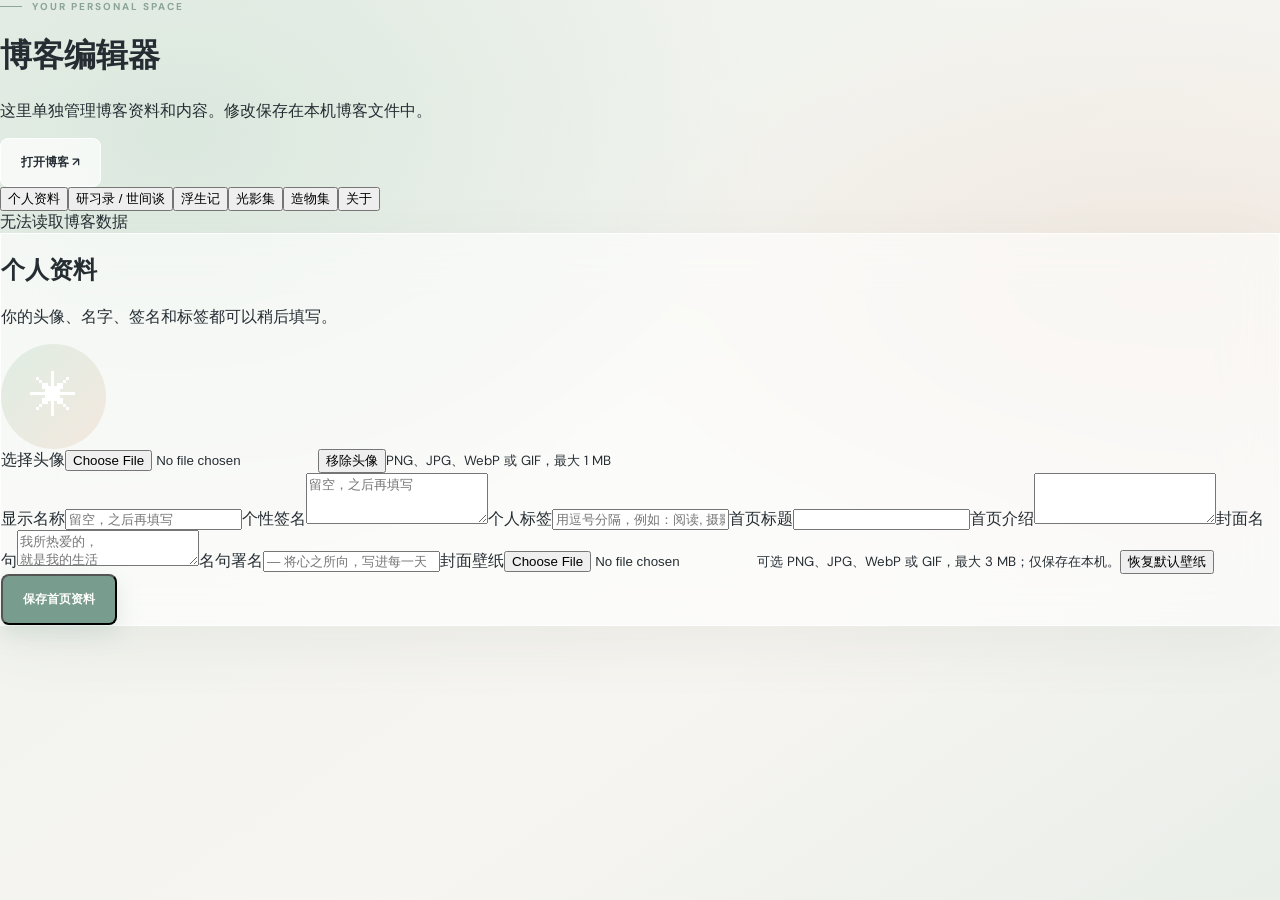
==== editor.html @ b3ae42f9 "Add project details and downloadable files" ====
<!doctype html><html lang="zh-CN"><head><meta charset="utf-8"><meta name="viewport" content="width=device-width,initial-scale=1"><title>博客编辑器</title><link rel="stylesheet" href="style.css"><link rel="stylesheet" href="editor.css"></head><body><main class="editor-shell"><header class="editor-header"><div><div class="eyebrow"><span></span> YOUR PERSONAL SPACE</div><h1>博客编辑器</h1><p>这里单独管理博客资料和内容。修改保存在本机博客文件中。</p></div><a class="button secondary" href="/" target="_blank" rel="noopener">打开博客 ↗</a></header><nav class="editor-nav" aria-label="编辑器栏目"><button data-panel="profile" class="selected">个人资料</button><button data-panel="posts">研习录 / 世间谈</button><button data-panel="moments">浮生记</button><button data-panel="albums">光影集</button><button data-panel="projects">造物集</button><button data-panel="about">关于</button></nav><div id="notice" role="status" aria-live="polite"></div><section class="editor-panel glass" id="profile"><h2>个人资料</h2><p>你的头像、名字、签名和标签都可以稍后填写。</p><form id="profile-form"><div class="avatar-edit"><div id="avatar-preview" class="profile-avatar">✳</div><div><label class="upload-button" for="avatar-file">选择头像</label><input id="avatar-file" type="file" accept="image/png,image/jpeg,image/webp,image/gif"><button type="button" id="remove-avatar" class="text-button">移除头像</button><small>PNG、JPG、WebP 或 GIF，最大 1 MB</small></div></div><label>显示名称<input name="name" maxlength="80" placeholder="留空，之后再填写"></label><label>个性签名<textarea name="signature" maxlength="300" rows="3" placeholder="留空，之后再填写"></textarea></label><label>个人标签<input name="tags" placeholder="用逗号分隔，例如：阅读, 摄影"></label><label>首页标题<input name="title" maxlength="120"></label><label>首页介绍<textarea name="description" rows="3" maxlength="500"></textarea></label><label>封面名句<textarea name="coverQuote" rows="2" maxlength="120" placeholder="我所热爱的，&#10;就是我的生活"></textarea></label><label>名句署名<input name="coverAuthor" maxlength="120" placeholder="— 将心之所向，写进每一天"></label><label>封面壁纸<input id="cover-file" type="file" accept="image/png,image/jpeg,image/webp,image/gif"><small>可选 PNG、JPG、WebP 或 GIF，最大 3 MB；仅保存在本机。</small></label><button type="button" id="remove-cover" class="text-button">恢复默认壁纸</button><button class="button primary" type="submit">保存首页资料</button></form></section><section class="editor-panel glass" id="posts" hidden><h2>文章</h2><p>新发布或修改文章会记录为一次博客贡献；未改动的重复保存不会计数。</p><form id="post-form"><label>选择文章<select name="selection"></select></label><label>所属栏目<select name="section"><option value="posts">研习录（文章）</option><option value="talk">世间谈（观点）</option></select><small>研习录记录学习与经验；世间谈用于分享话题和观点。</small></label><label>文章标识<input name="slug" placeholder="例如 my-first-post" required><small>小写字母、数字和连字符，用于文章链接；已有文章请勿修改。</small></label><label>标题<input name="title" required maxlength="150"></label><label>分类<input name="category" maxlength="40" placeholder="随笔"></label><label>标签<input name="tags" placeholder="用逗号分隔"></label><label>摘要<textarea name="excerpt" rows="2" maxlength="300"></textarea></label><label>文章封面<input id="post-cover-file" type="file" accept="image/png,image/jpeg,image/webp,image/gif"><small>选择图片后自动上传至本机，单张最大 10 MB。</small></label><div id="post-cover-preview" class="image-previews"></div><button type="button" id="remove-post-cover" class="text-button">移除封面</button><label>正文图片<input id="post-image-file" type="file" accept="image/png,image/jpeg,image/webp,image/gif" multiple><small>选择图片后会插入到正文光标处，单张最大 10 MB。</small></label><label for="post-body">正文（Markdown）</label><div class="post-format-tools" role="group" aria-label="正文格式"><button type="button" data-post-format="0">正文</button><button type="button" data-post-format="1">大标题</button><button type="button" data-post-format="2">小标题</button><button type="button" data-post-format="3">次级标题</button></div><small class="post-format-hint">将光标放在一行文字中，再选择标题级别；标题会自动出现在文章目录中。</small><textarea id="post-body" name="body" rows="14" required></textarea><button class="button primary" type="submit">保存文章</button><button class="delete-content" id="delete-post" type="button" hidden>删除这篇文章</button></form></section><section class="editor-panel glass" id="moments" hidden><h2>浮生记</h2><p>发布或修改动态会记录为一次博客贡献。</p><p id="moment-service-warning" hidden>编辑服务需要重新启动后才能保存动态。请关闭并重新打开博客编辑器。</p><form id="moment-form"><label>选择动态<select name="selection"></select></label><label>内容<textarea name="text" rows="6" required></textarea></label><label>此刻的心情（可选）<select name="mood"><option value="">不添加心情</option><option value="☀ 开心">☀ 开心</option><option value="✿ 平静">✿ 平静</option><option value="☁ 发呆">☁ 发呆</option><option value="✎ 碎碎念">✎ 碎碎念</option><option value="✦ 思考中">✦ 思考中</option><option value="☾ 有点累">☾ 有点累</option><option value="⚡ 发癫中">⚡ 发癫中</option></select></label><label>动态图片<input id="moment-image-file" type="file" accept="image/png,image/jpeg,image/webp,image/gif" multiple><small>最多 9 张，每张最大 10 MB。</small></label><div id="moment-image-preview" class="image-previews"></div><label>标签<input name="tags" placeholder="用逗号分隔"></label><button class="button primary" type="submit">保存动态</button><button class="delete-content" id="delete-moment" type="button" hidden>删除这条动态</button></form></section><section class="editor-panel glass" id="albums" hidden><h2>光影集</h2><p>把照片按相册收集起来，第一张照片会作为封面。</p><form id="album-form"><label>选择相册<select name="selection"></select></label><label>相册名称<input name="title" maxlength="120" required></label><label>相册介绍<textarea name="description" rows="3" maxlength="500"></textarea></label><label>添加照片<input id="album-image-file" type="file" accept="image/png,image/jpeg,image/webp,image/gif" multiple><small>每本相册最多 50 张，单张最大 10 MB。</small></label><div id="album-image-preview" class="image-previews"></div><button class="button primary" type="submit">保存相册</button><button class="delete-content" id="delete-album" type="button" hidden>删除这本相册</button></form></section><section class="editor-panel glass" id="projects" hidden><h2>造物集</h2><p>添加或修改项目名称、说明和链接。</p><form id="project-form"><label>选择项目<select name="selection"></select></label><label>名称<input name="title" maxlength="150" required></label><label>分类<input name="category" maxlength="40"></label><label>介绍<textarea name="description" rows="4" maxlength="1000"></textarea></label><label>详细介绍<textarea name="details" rows="7" maxlength="10000" placeholder="介绍项目内容与特点"></textarea></label><label>打开方式<textarea name="instructions" rows="5" maxlength="10000" placeholder="介绍下载后的使用步骤"></textarea></label><label>项目网址或外部文件链接<input name="url" type="url" placeholder="https://"></label><label>上传项目文件<input id="project-file" type="file" multiple><small>每个项目最多 20 个文件，单个文件不超过 10 MB；上传后访客可下载。大文件可以填写外部链接。</small></label><div id="project-file-list"></div><button class="button primary" type="submit">保存项目</button></form></section><section class="editor-panel glass" id="about" hidden><h2>关于我</h2><p>填写简介、兴趣与经历。每条经历占一行，用竖线分隔日期、标题和内容。</p><form id="about-form"><label>个人简介<textarea name="about" rows="6" maxlength="5000"></textarea></label><label>个人链接<input name="github" type="url" placeholder="https://"></label><label>兴趣<input name="interests" placeholder="用逗号分隔"></label><label>经历<textarea name="timeline" rows="6" placeholder="2026 | 开始记录 | 在这里记录生活"></textarea></label><button class="button primary" type="submit">保存关于页</button></form></section></main><script src="editor.js"></script></body></html>
---- style.css ----
@import url('https://fonts.googleapis.com/css2?family=DM+Sans:wght@400;500;600;700&family=Playfair+Display:ital,wght@1,500&display=swap');
:root{--ink:#252d33;--muted:#778086;--accent:#72998c;--line:rgba(255,255,255,.8);--glass:rgba(255,255,255,.6)}*{box-sizing:border-box}html{scroll-behavior:smooth}body{margin:0;color:var(--ink);font-family:'DM Sans','Microsoft YaHei',sans-serif;background:#eef1eb;min-height:100vh;overflow-x:hidden}body:before{content:'';position:fixed;inset:0;background:radial-gradient(ellipse at 14% 15%,#dbe8de 0,transparent 38%),radial-gradient(ellipse at 91% 32%,#f0e8e0 0,transparent 35%),linear-gradient(145deg,#edf2ec,#f7f5f1 65%,#e9eee9);z-index:-3}.ambient{position:fixed;z-index:-2;filter:blur(70px);border-radius:50%;opacity:.55;pointer-events:none}.ambient-one{width:300px;height:300px;background:#d2e5dc;left:-100px;top:350px}.ambient-two{width:340px;height:340px;background:#f2ddd8;right:-130px;top:180px}.wrap{width:min(1200px,calc(100% - 80px));margin:auto}a{color:inherit;text-decoration:none}.topbar{height:102px;display:flex;align-items:center;justify-content:space-between}.brand{display:flex;gap:11px;align-items:center;font-weight:700;letter-spacing:.12em;font-size:16px}.brand-icon{font-size:30px;color:#779d8f}.brand-dot{color:#8ba99c}.brand small{display:block;font-size:8px;color:#9aa6a1;letter-spacing:.18em;margin-top:3px}.topbar nav{display:flex;gap:42px;font-size:13px;color:#858e8a}.topbar nav a{position:relative;padding:10px 0}.topbar nav a.active{color:#39463f}.topbar nav a.active:after{content:'';position:absolute;width:5px;height:5px;background:#84a899;border-radius:50%;bottom:0;left:50%}.github{font-size:12px;font-weight:600;border:1px solid rgba(111,139,126,.3);border-radius:24px;padding:11px 17px}.github span{margin-left:12px;color:#7c9e8e}.glass{background:var(--glass);border:1px solid var(--line);box-shadow:0 18px 60px rgba(76,91,79,.07);backdrop-filter:blur(24px)}.hero{min-height:490px;border-radius:24px;position:relative;overflow:hidden;display:flex;align-items:center;padding:70px 8%}.hero:after{content:'';position:absolute;inset:0;background:linear-gradient(110deg,rgba(255,255,255,.25),transparent 65%);pointer-events:none}.hero-content{z-index:1}.eyebrow{font-size:10px;font-weight:700;letter-spacing:.2em;color:#8ba398;display:flex;align-items:center;gap:10px}.eyebrow span{display:inline-block;width:22px;height:1px;background:#8aa99b}.hero h1{font-size:clamp(38px,4.4vw,59px);line-height:1.35;letter-spacing:.02em;margin:25px 0 20px;font-weight:600}.hero h1 em{font-style:normal;color:#8baa9c;font-weight:400}.hero-star{font-size:23px;color:#b5c8ba;margin-left:15px;vertical-align:top}.hero p,.about-card p{color:#858f89;line-height:2;font-size:14px}.hero-actions{display:flex;gap:12px;margin-top:32px}.button{display:inline-flex;align-items:center;justify-content:center;gap:26px;border-radius:8px;padding:15px 20px;font-size:12px;font-weight:600}.primary{background:#789c8e;color:white;box-shadow:0 8px 22px #88aa9b40}.secondary{background:rgba(255,255,255,.7);border:1px solid white}.hero-index{position:absolute;bottom:27px;left:8%;font-size:9px;letter-spacing:.16em;color:#a5b3aa}.hero-art{position:absolute;right:9%;width:330px;height:330px;display:grid;place-items:center}.orbit{position:absolute;border:1px solid rgba(129,164,146,.3);border-radius:50%;inset:15px}.orbit-two{inset:48px;border-style:dashed;animation:rotate 45s linear infinite}.art-sun{width:165px;height:165px;border-radius:50%;display:grid;place-items:center;background:linear-gradient(140deg,#e0eee3,#f4e6db);box-shadow:0 15px 50px #c6d8c680;color:#fff;font-size:88px}.art-label{position:absolute;right:-15px;bottom:60px;font-size:9px;letter-spacing:.17em;line-height:1.8;color:#9aada0}.art-sparkle{position:absolute;top:28px;right:48px;color:#bdcdbf;font-size:25px}@keyframes rotate{to{transform:rotate(360deg)}}.posts-section{padding:90px 0 55px}.section-heading{display:flex;justify-content:space-between;align-items:end;margin-bottom:30px}.section-heading h2{font-size:30px;font-weight:600;margin:13px 0 0}.section-heading p{font-size:12px;line-height:1.9;color:#9aa39e;margin:0;text-align:right}.post-grid{display:grid;grid-template-columns:repeat(3,1fr);gap:18px}.post-card{border-radius:15px;min-height:244px;padding:25px;display:flex;flex-direction:column;transition:transform .2s,box-shadow .2s}.post-card:hover{transform:translateY(-5px);box-shadow:0 20px 50px rgba(72,93,79,.12)}.card-number{display:flex;justify-content:space-between;color:#b6c5bb;font-size:11px;letter-spacing:.08em;margin-bottom:28px}.card-number span{font-size:17px}.post-meta{display:flex;gap:12px;align-items:center;color:#a1aaa4;font-size:10px}.category{color:#729888;background:#e8f1ea;border-radius:4px;padding:5px 8px}.post-card h3{font-size:19px;margin:18px 0 9px;font-weight:600}.post-card p{font-size:12px;line-height:1.8;color:#939d96;margin:0}.card-bottom{margin-top:auto;padding-top:25px;display:flex;justify-content:space-between;color:#b3bbb5;font-size:10px}.read-link{color:#79998a}.read-link b{margin-left:5px}.all-posts{display:block;text-align:right;color:#7d998b;font-size:12px;margin-top:25px}.all-posts span{margin-left:12px}.note{border-radius:15px;padding:30px 35px;display:flex;align-items:center;gap:25px}.note-icon{width:65px;height:65px;display:grid;place-items:center;border-radius:50%;background:#e5efe6;color:#92b3a0;font-size:35px}.note h2{font-size:17px;margin:10px 0}.note p{font-size:12px;color:#9aa49c;margin:0}.note>a{margin-left:auto;font-size:20px;color:#8eaa99}.footer{display:flex;justify-content:space-between;padding:48px 0 35px;font-size:10px;color:#a1aba4}.heart{color:#d9a6a2}.inner-page{padding:70px 0;min-height:65vh}.search{display:flex;align-items:center;gap:12px;background:rgba(255,255,255,.65);border:1px solid white;border-radius:10px;padding:12px 16px;margin:30px 0;color:#91a69a}.search input{border:0;outline:0;background:transparent;width:100%;font:inherit;font-size:13px;color:var(--ink)}.empty{color:var(--muted);font-size:14px}.about-card{border-radius:20px;padding:60px;display:grid;grid-template-columns:1fr 2fr;gap:50px;align-items:center}.about-symbol{height:250px;border-radius:18px;background:linear-gradient(140deg,#dcece1,#f3e8df);display:grid;place-items:center;color:white;font-size:130px}.about-card h2{font-size:32px;line-height:1.5}.about-card .button{margin-top:15px}.article,.message{padding:50px clamp(24px,7vw,90px);border-radius:20px}.back{font-size:12px;color:#7b9c8b;display:block;margin-bottom:35px}.article-body{max-width:760px;color:#535e58;font-size:15px;line-height:2}.article-body h1{font-size:36px;color:var(--ink);margin:25px 0}.article-body h2{font-size:23px;color:var(--ink);margin-top:40px}.article-body blockquote{margin:30px 0;border-left:3px solid #9bbcac;background:#eff5ef;padding:15px 22px;color:#789787}.article-body code{background:#edf2ed;padding:2px 5px;border-radius:4px}@media(max-width:760px){.wrap{width:calc(100% - 36px)}.topbar{height:82px}.topbar nav{gap:17px;font-size:12px}.github{display:none}.hero{min-height:500px;padding:55px 26px;align-items:flex-start}.hero h1{font-size:37px}.hero p{font-size:13px}.hero-art{width:180px;height:180px;right:12px;bottom:10px;opacity:.65}.art-sun{width:90px;height:90px;font-size:50px}.orbit{inset:10px}.orbit-two{inset:30px}.art-label{display:none}.hero-index{left:26px}.posts-section{padding:65px 0 45px}.section-heading h2{font-size:26px}.section-heading p{font-size:11px}.post-grid{grid-template-columns:1fr}.post-card{min-height:220px}.note{padding:25px 20px;gap:15px}.note-icon{width:48px;height:48px;flex-shrink:0;font-size:27px}.note p{line-height:1.7}.footer{gap:10px;flex-wrap:wrap}.inner-page{padding:45px 0}.about-card{grid-template-columns:1fr;padding:25px;gap:25px}.about-symbol{height:180px}.about-card h2{font-size:26px}}@media(prefers-reduced-motion:reduce){*,*:before,*:after{animation:none!important;scroll-behavior:auto!important;transition:none!important}}
/* 扩展模块 */
.explore-grid{display:grid;grid-template-columns:1fr 1fr;gap:18px;margin:0 0 18px}.explore-card{border-radius:15px;padding:25px;display:flex;align-items:center;gap:18px;transition:transform .2s}.explore-card:hover{transform:translateY(-4px)}.explore-card>span,.project-icon{display:grid;place-items:center;width:52px;height:52px;border-radius:14px;background:#e7f0e8;color:#8cac9a;font-size:26px}.explore-card small{font-size:9px;letter-spacing:.15em;color:#9eafa4}.explore-card h3{font-size:15px;margin:7px 0}.explore-card p{font-size:11px;color:#98a49b;margin:0}.explore-card b{margin-left:auto;color:#91aa9b;font-size:18px}.card-tags{display:flex;gap:9px;flex-wrap:wrap;color:#91a99c;font-size:10px;margin-top:13px}.filter-row{display:flex;align-items:baseline;gap:16px;margin:13px 0;color:#9ba7a0;font-size:11px}.filter-row>span{flex:0 0 26px}.filter-buttons{display:flex;gap:8px;flex-wrap:wrap}.filter-chip{border:1px solid transparent;background:rgba(255,255,255,.45);border-radius:18px;padding:7px 13px;font:inherit;color:#84948b;cursor:pointer}.filter-chip.selected{background:#789c8e;color:#fff}.filter-chip:focus-visible,.toc-level-2:focus-visible,.toc-level-3:focus-visible{outline:2px solid #567c6c;outline-offset:2px}.result-count{font-size:11px;color:#a0aba3;margin:25px 0 16px}.timeline{max-width:800px;margin:35px auto 0}.timeline-item{display:grid;grid-template-columns:120px 1fr;gap:28px;position:relative;padding-bottom:22px}.timeline-date{font-size:11px;color:#9baaa0;padding-top:22px}.moment-card{border-radius:15px;padding:24px 28px}.moment-card p{font-size:14px;line-height:1.9;color:#66746b;margin:12px 0}.moment-mark{color:#96b3a2;font-size:23px}.project-grid{display:grid;grid-template-columns:repeat(3,1fr);gap:18px}.project-card{display:block;border-radius:15px;padding:25px;min-height:220px}.project-card[href]{transition:transform .2s}.project-card[href]:hover{transform:translateY(-4px)}.project-top{display:flex;align-items:center;justify-content:space-between;color:#a8b9ad;margin-bottom:25px}.project-card h3{font-size:18px;margin:18px 0 8px}.project-card p{font-size:12px;color:#929e96;line-height:1.8}.interest-list{display:flex;gap:8px;flex-wrap:wrap;margin:20px 0}.interest-list span{font-size:11px;color:#789789;background:#e7f0e9;border-radius:18px;padding:7px 11px}.about-timeline{padding:55px 0 0;max-width:800px;margin:auto}.about-timeline h2{font-size:24px}.history-list{border-left:1px solid #cbdad0;margin:25px 0 0 6px}.history-item{position:relative;padding:0 0 25px 25px;display:grid;grid-template-columns:100px 1fr;gap:20px}.history-item:before{content:'';position:absolute;left:-4px;top:5px;width:7px;height:7px;border-radius:50%;background:#8cad9b}.history-item>span{font-size:11px;color:#9caba2}.history-item h3{font-size:14px;margin:0}.history-item p{font-size:12px;color:#929e96;line-height:1.8}.article-layout{display:grid;grid-template-columns:minmax(0,1fr) 170px;gap:40px}.article-toc{align-self:start;position:sticky;top:25px;border-left:1px solid #d9e4db;padding-left:20px;margin-top:40px}.article-toc[hidden]{display:none}.article-toc h3{font-size:12px;color:#8a9c91}.article-toc button{display:block;text-align:left;border:0;background:none;padding:7px 0;color:#91a298;font:inherit;font-size:11px;cursor:pointer}.article-toc .toc-level-3{padding-left:12px}.article-body a{color:#719a86;text-decoration:underline;overflow-wrap:anywhere}.article-body pre{overflow:auto;background:#eaf0eb;padding:18px;border-radius:10px;line-height:1.6}.article-body pre code{background:none;padding:0}.article-body li{margin:5px 0}.article-body hr{border:0;border-top:1px solid #dce7de}.article-neighbors{display:grid;grid-template-columns:1fr 1fr;gap:20px;border-top:1px solid #e0e9e1;margin-top:45px;padding-top:25px}.article-neighbors a{display:flex;flex-direction:column;gap:8px;color:#668b78}.article-neighbors a:last-child{text-align:right}.article-neighbors small{font-size:10px;color:#a2b1a6}.article-neighbors strong{font-size:13px}.comments-placeholder{display:flex;gap:15px;align-items:center;background:#f0f5f0;border-radius:12px;padding:18px 20px;margin-top:30px}.comments-placeholder>span{font-size:24px;color:#9cb7a5}.comments-placeholder h3{font-size:13px;margin:0 0 6px}.comments-placeholder p{font-size:11px;color:#99a79d;margin:0;line-height:1.6}@media(max-width:760px){.topbar{height:auto;min-height:82px;flex-wrap:wrap;gap:5px;padding:15px 0}.topbar nav{gap:16px}.explore-grid{grid-template-columns:1fr}.project-grid{grid-template-columns:1fr}.timeline-item{grid-template-columns:1fr;gap:8px}.timeline-date{padding-top:0}.history-item{grid-template-columns:65px 1fr;gap:10px}.article-layout{display:flex;flex-direction:column-reverse;gap:0}.article-toc{position:static;margin:20px 0 0}.article-body h1{font-size:30px}}
/* 独立个人资料和博客贡献图 */
.profile-panel{display:flex;gap:25px;align-items:center;border-radius:20px;padding:30px 35px;margin-bottom:18px}.profile-avatar{display:grid;place-items:center;width:105px;height:105px;border-radius:50%;overflow:hidden;background:linear-gradient(135deg,#dfede3,#f3e8df);color:#fff;font-size:48px;flex-shrink:0}.profile-avatar img{width:100%;height:100%;object-fit:cover}.profile-copy h2{font-size:22px;margin:12px 0 8px}.profile-copy p{font-size:13px;color:#94a199;margin:0;line-height:1.7}.profile-tags{display:flex;flex-wrap:wrap;gap:8px;margin-top:12px}.profile-tags span{font-size:10px;color:#779b87;background:#e8f1e9;border-radius:20px;padding:5px 10px}.profile-tags .tag-empty{color:#aab7ad;background:#f1f5f0}.contribution-panel{border-radius:20px;padding:28px 35px;margin-bottom:18px}.contribution-header{display:flex;align-items:center;justify-content:space-between;gap:15px;margin-bottom:25px}.contribution-header h2{font-size:18px;margin:10px 0 6px}.contribution-header p,.active-days{font-size:11px;color:#96a59b;margin:0}.contribution-scroll{overflow-x:auto;padding-bottom:5px}.contribution-inner{min-width:780px;width:max-content}.contribution-months{display:grid;grid-template-columns:repeat(54,11px);gap:3px;height:20px;font-size:10px;color:#99a89e}.contribution-months span{white-space:nowrap}.contribution-grid{display:grid;grid-template-rows:repeat(7,11px);grid-auto-flow:column;grid-auto-columns:11px;gap:3px}.contribution-day{display:block;width:11px;height:11px;border-radius:3px;background:#e7ede8}.contribution-day.level-1{background:#b7d5c0}.contribution-day.level-2{background:#8bbda0}.contribution-day.level-3{background:#63a783}.contribution-day.level-4{background:#398761}.contribution-legend{display:flex;justify-content:flex-end;align-items:center;gap:4px;margin-top:14px;color:#a3aea6;font-size:10px}.contribution-legend span{margin:0 4px}@media(max-width:760px){.profile-panel{padding:24px;gap:16px}.profile-avatar{width:75px;height:75px;font-size:35px}.contribution-panel{padding:24px}.active-days{white-space:nowrap}}
/* 首页以个人头像为视觉中心，贡献图放在内容之后。 */
.home-intro{position:relative;display:grid;grid-template-columns:minmax(0,1.35fr) minmax(240px,.65fr);align-items:stretch;gap:18px}.home-intro .profile-panel{margin:0;min-height:400px;padding:45px;gap:32px}.home-intro .profile-avatar{width:clamp(150px,19vw,240px);height:clamp(150px,19vw,240px);font-size:90px;box-shadow:0 20px 50px #afc9b44d}.home-intro .profile-copy h2{font-size:clamp(27px,3vw,38px);margin:16px 0 12px}.home-intro .profile-copy p{font-size:14px;max-width:280px}.home-caption{align-self:center;padding:30px}.home-caption h1{font-size:clamp(24px,3vw,36px);line-height:1.5;font-weight:600}.home-caption p{color:#98a59c;font-size:13px;line-height:1.9;margin-bottom:25px}.contribution-panel{max-width:850px;margin:35px auto 0;padding:22px 28px}.contribution-header{margin-bottom:18px}.contribution-header h2{font-size:15px}.contribution-inner{min-width:0}.contribution-months{grid-template-columns:repeat(54,8px);gap:3px}.contribution-grid{grid-template-rows:repeat(7,8px);grid-auto-columns:8px;gap:3px}.contribution-day{width:8px;height:8px;border-radius:2px}.page-edit{display:block;margin:0 0 16px auto;border:1px solid #c9dcd0;background:#ffffffa8;color:#668a76;border-radius:20px;padding:9px 16px;font:inherit;font-size:12px;cursor:pointer}.edit-dialog{position:fixed;inset:0;margin:auto;padding:0;width:min(880px,calc(100% - 24px));height:min(850px,calc(100% - 30px));max-width:none;max-height:none;border:1px solid white;border-radius:18px;background:#f2f6f1;box-shadow:0 20px 80px #344d3e55;overflow:hidden}.edit-dialog::backdrop{background:#25362d77;backdrop-filter:blur(4px)}.edit-dialog iframe{width:100%;height:100%;border:0}.dialog-close{position:absolute;right:18px;top:14px;z-index:1;border:0;background:#e8f0e9;color:#668a76;border-radius:18px;padding:8px 14px;cursor:pointer}@media(max-width:760px){.home-intro{grid-template-columns:1fr}.home-intro .profile-panel{min-height:290px;padding:28px;gap:20px}.home-intro .profile-avatar{width:130px;height:130px;font-size:60px}.home-caption{padding:5px 10px 20px}.contribution-panel{padding:20px;margin-top:28px}}@media(max-width:400px){.home-intro .profile-panel{flex-direction:column;align-items:flex-start}.home-intro .profile-avatar{width:145px;height:145px}}

.article-body img{display:block;max-width:100%;height:auto;margin:1.4em auto;border-radius:10px}.moment-images{display:grid;grid-template-columns:repeat(3,minmax(0,1fr));gap:8px;margin:18px 0}.moment-images a{display:block;aspect-ratio:1;overflow:hidden;border-radius:8px;background:#e7ecea}.moment-images img{width:100%;height:100%;object-fit:cover;display:block}.moment-images.single{display:block}.moment-images.single a{width:fit-content;max-width:min(100%,420px);aspect-ratio:auto}.moment-images.single img{width:auto;max-width:100%;max-height:420px;height:auto;object-fit:contain}

/* Photo albums */
.photo-wall .section-heading h2{font-size:clamp(30px,4vw,46px)}.album-grid{display:grid;grid-template-columns:repeat(3,minmax(0,1fr));gap:50px 36px;padding:35px 10px}.album-card{display:block;min-width:0;text-align:center;color:#334151}.album-stack{position:relative;margin:10px 12px 30px;isolation:isolate}.album-sheet,.album-photo{border:5px solid #f8f8fa;border-radius:4px;box-shadow:0 8px 25px #25374830;background:#e6eaee}.album-sheet{position:absolute;inset:0;z-index:-1}.album-sheet-back{transform:rotate(4deg) translate(8px,8px);opacity:.65}.album-sheet-mid{transform:rotate(-3deg) translate(-5px,5px);opacity:.85}.album-photo{display:block;width:100%;height:auto;transition:transform .4s ease}.album-card:is(:hover,:focus-visible) .album-photo{transform:translateY(-5px)}.album-caption h2{font-size:19px;margin:0 0 8px;overflow-wrap:anywhere}.album-caption span,.album-caption small{font-size:11px;color:#657789}.album-caption p{font-size:13px;line-height:1.6;color:#536371;margin:8px 0}.album-placeholder{display:grid;place-items:center;aspect-ratio:4/3;font-size:50px;color:#a8b5be}.album-detail h1{font-size:clamp(28px,4vw,40px);overflow-wrap:anywhere}.album-photos{columns:3;column-gap:18px}.album-photos a{display:block;break-inside:avoid;margin-bottom:18px}.album-photos img{display:block;width:100%;height:auto;border:5px solid #f8f8fa;border-radius:5px;box-shadow:0 8px 24px #25374820}.topbar nav{flex-wrap:wrap}
@media(max-width:760px){.album-grid{grid-template-columns:repeat(2,minmax(0,1fr));gap:36px 20px}.album-photos{columns:2}.topbar nav{gap:12px}}
@media(max-width:480px){.album-grid{grid-template-columns:1fr;max-width:390px;margin:auto}.album-photos{columns:1}.topbar{height:auto;min-height:82px;gap:12px;flex-wrap:wrap;padding:15px 0}.topbar nav{justify-content:flex-end}}
@media(prefers-reduced-motion:reduce){.album-photo{transition:none}.album-card:is(:hover,:focus-visible) .album-photo{transform:none}}

/* Article timeline and two-column moments */
.post-timeline{position:relative;max-width:1000px;margin:35px auto;padding:8px 0 40px}.post-timeline:before{content:'';position:absolute;top:0;bottom:0;left:50%;width:2px;transform:translateX(-50%);background:#9bafd0}.post-timeline-item{position:relative;width:50%;padding:0 38px 40px 0}.post-timeline-item:nth-child(even){margin-left:50%;padding:0 0 40px 38px}.post-timeline-item:before{content:'';position:absolute;right:-6px;top:26px;width:12px;height:12px;border:3px solid #8a9bc0;background:#f7f8fa;border-radius:50%;z-index:1}.post-timeline-item:nth-child(even):before{left:-6px;right:auto}.post-timeline-card{display:block;overflow:hidden;border-radius:17px;transition:transform .25s,box-shadow .25s}.post-timeline-card:hover{transform:translateY(-4px);box-shadow:0 15px 35px #3c50642b}.post-timeline-cover{aspect-ratio:16/9;overflow:hidden;background:#dfe6eb}.post-timeline-cover img{width:100%;height:100%;object-fit:cover;display:block;transition:transform .4s}.post-timeline-card:hover .post-timeline-cover img{transform:scale(1.035)}.post-timeline-copy{padding:24px}.post-timeline-copy h3{font-size:20px;line-height:1.5;margin:14px 0 8px;overflow-wrap:anywhere}.post-timeline-copy p{font-size:13px;line-height:1.8;margin:0;color:#53656b}.post-timeline-copy .card-tags{margin-top:12px}.post-timeline-copy .card-bottom{padding-top:18px}.moment-grid{display:grid;grid-template-columns:repeat(2,minmax(0,1fr));gap:20px;align-items:start}.moment-grid .moment-card{min-width:0;padding:27px;overflow:hidden}.moment-card-header{display:flex;align-items:center;justify-content:space-between;gap:15px;color:#72877d;font-size:11px}.moment-card-header .moment-mark{position:static}.moment-grid .moment-card p{white-space:normal;overflow-wrap:anywhere}
@media(max-width:700px){.post-timeline:before{left:9px}.post-timeline-item,.post-timeline-item:nth-child(even){width:100%;margin:0;padding:0 0 28px 38px}.post-timeline-item:before,.post-timeline-item:nth-child(even):before{left:3px;right:auto}.moment-grid{gap:10px}.moment-grid .moment-card{padding:16px}}
@media(prefers-reduced-motion:reduce){.post-timeline-card,.post-timeline-cover img{transition:none}.post-timeline-card:hover,.post-timeline-card:hover .post-timeline-cover img{transform:none}}

/* Editor side panel: keep the page visible */
.edit-dialog{inset:0 0 0 auto;margin:0;width:min(650px,100%);height:100dvh;max-height:none;border-radius:20px 0 0 20px;background:#f5f7f5;box-shadow:-12px 0 50px #263e3b38}.edit-dialog::backdrop{background:#202e3938;backdrop-filter:blur(2px)}.dialog-close{position:absolute;right:18px;top:16px}.edit-dialog iframe{display:block}.post-timeline-copy{transition:transform .3s ease}.post-timeline-card:is(:hover,:focus-visible) .post-timeline-copy{transform:translateY(-3px)}.post-timeline-card .read-link{display:inline-block;transition:transform .3s ease}.post-timeline-card:is(:hover,:focus-visible) .read-link{transform:translateX(4px)}@media(max-width:650px){.edit-dialog{width:100%;height:92dvh;inset:auto 0 0;margin:0;border-radius:20px 20px 0 0}}@media(prefers-reduced-motion:reduce){.post-timeline-copy,.post-timeline-card .read-link{transition:none}.post-timeline-card:is(:hover,:focus-visible) .post-timeline-copy,.post-timeline-card:is(:hover,:focus-visible) .read-link{transform:none}}

.moment-mood{margin-left:auto;padding:4px 10px;border-radius:999px;background:rgba(174,162,202,.17);color:inherit;font-size:12px;white-space:nowrap}

.project-detail-paper{max-width:860px;margin:0 auto;padding:clamp(24px,5vw,56px);border-radius:18px;overflow-wrap:anywhere}.project-detail-paper header{margin-top:32px}.project-detail-paper header h1{font-size:clamp(28px,4vw,42px);margin:16px 0}.project-detail-paper header p,.project-detail-section p{line-height:1.9;color:var(--muted)}.project-detail-section{margin-top:36px}.project-detail-section h2{font-size:19px}.project-downloads{display:grid;gap:10px}.project-downloads a{display:flex;justify-content:space-between;gap:16px;padding:14px 16px;border-radius:10px;background:rgba(127,160,139,.12);color:var(--ink)}.project-downloads a:hover{background:rgba(127,160,139,.2)}
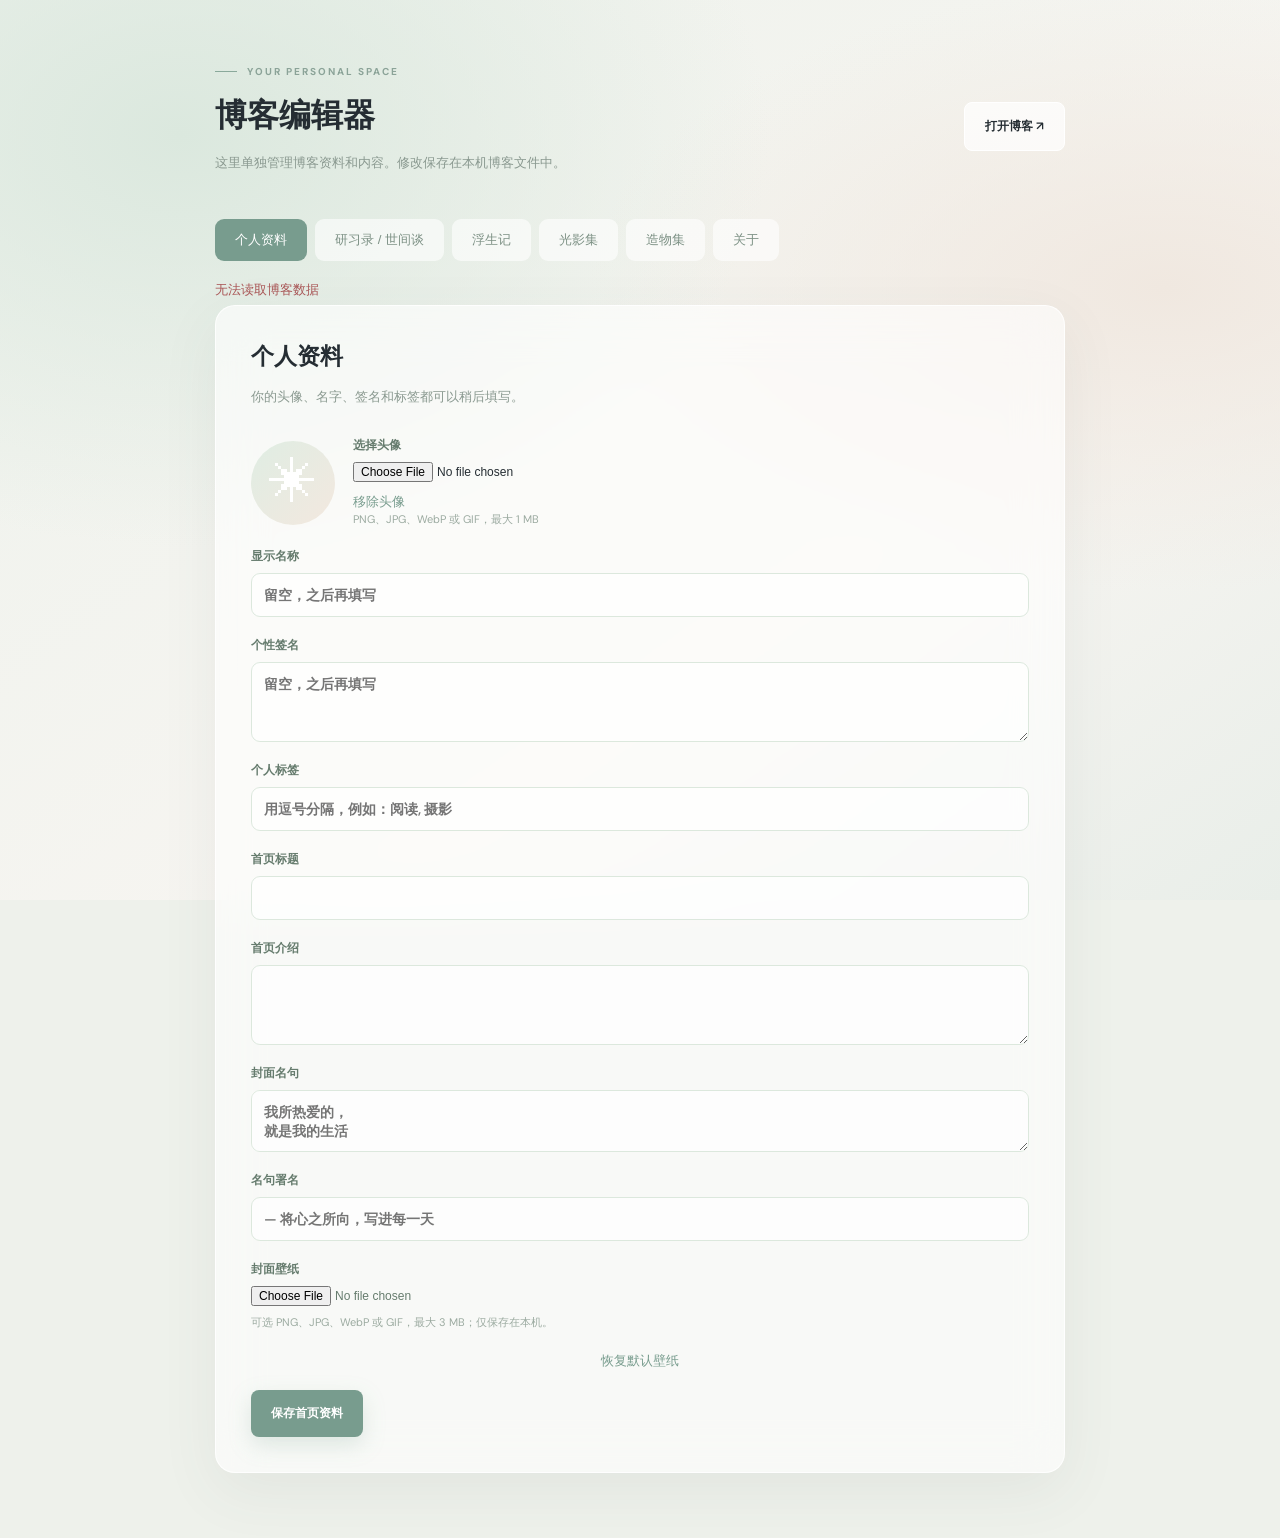
==== commit c9dff6af: "Improve album photo uploads and rotation" ====
--- a/editor.html
+++ b/editor.html
@@ -1 +1 @@
-<!doctype html><html lang="zh-CN"><head><meta charset="utf-8"><meta name="viewport" content="width=device-width,initial-scale=1"><title>博客编辑器</title><link rel="stylesheet" href="style.css"><link rel="stylesheet" href="editor.css"></head><body><main class="editor-shell"><header class="editor-header"><div><div class="eyebrow"><span></span> YOUR PERSONAL SPACE</div><h1>博客编辑器</h1><p>这里单独管理博客资料和内容。修改保存在本机博客文件中。</p></div><a class="button secondary" href="/" target="_blank" rel="noopener">打开博客 ↗</a></header><nav class="editor-nav" aria-label="编辑器栏目"><button data-panel="profile" class="selected">个人资料</button><button data-panel="posts">研习录 / 世间谈</button><button data-panel="moments">浮生记</button><button data-panel="albums">光影集</button><button data-panel="projects">造物集</button><button data-panel="about">关于</button></nav><div id="notice" role="status" aria-live="polite"></div><section class="editor-panel glass" id="profile"><h2>个人资料</h2><p>你的头像、名字、签名和标签都可以稍后填写。</p><form id="profile-form"><div class="avatar-edit"><div id="avatar-preview" class="profile-avatar">✳</div><div><label class="upload-button" for="avatar-file">选择头像</label><input id="avatar-file" type="file" accept="image/png,image/jpeg,image/webp,image/gif"><button type="button" id="remove-avatar" class="text-button">移除头像</button><small>PNG、JPG、WebP 或 GIF，最大 1 MB</small></div></div><label>显示名称<input name="name" maxlength="80" placeholder="留空，之后再填写"></label><label>个性签名<textarea name="signature" maxlength="300" rows="3" placeholder="留空，之后再填写"></textarea></label><label>个人标签<input name="tags" placeholder="用逗号分隔，例如：阅读, 摄影"></label><label>首页标题<input name="title" maxlength="120"></label><label>首页介绍<textarea name="description" rows="3" maxlength="500"></textarea></label><label>封面名句<textarea name="coverQuote" rows="2" maxlength="120" placeholder="我所热爱的，&#10;就是我的生活"></textarea></label><label>名句署名<input name="coverAuthor" maxlength="120" placeholder="— 将心之所向，写进每一天"></label><label>封面壁纸<input id="cover-file" type="file" accept="image/png,image/jpeg,image/webp,image/gif"><small>可选 PNG、JPG、WebP 或 GIF，最大 3 MB；仅保存在本机。</small></label><button type="button" id="remove-cover" class="text-button">恢复默认壁纸</button><button class="button primary" type="submit">保存首页资料</button></form></section><section class="editor-panel glass" id="posts" hidden><h2>文章</h2><p>新发布或修改文章会记录为一次博客贡献；未改动的重复保存不会计数。</p><form id="post-form"><label>选择文章<select name="selection"></select></label><label>所属栏目<select name="section"><option value="posts">研习录（文章）</option><option value="talk">世间谈（观点）</option></select><small>研习录记录学习与经验；世间谈用于分享话题和观点。</small></label><label>文章标识<input name="slug" placeholder="例如 my-first-post" required><small>小写字母、数字和连字符，用于文章链接；已有文章请勿修改。</small></label><label>标题<input name="title" required maxlength="150"></label><label>分类<input name="category" maxlength="40" placeholder="随笔"></label><label>标签<input name="tags" placeholder="用逗号分隔"></label><label>摘要<textarea name="excerpt" rows="2" maxlength="300"></textarea></label><label>文章封面<input id="post-cover-file" type="file" accept="image/png,image/jpeg,image/webp,image/gif"><small>选择图片后自动上传至本机，单张最大 10 MB。</small></label><div id="post-cover-preview" class="image-previews"></div><button type="button" id="remove-post-cover" class="text-button">移除封面</button><label>正文图片<input id="post-image-file" type="file" accept="image/png,image/jpeg,image/webp,image/gif" multiple><small>选择图片后会插入到正文光标处，单张最大 10 MB。</small></label><label for="post-body">正文（Markdown）</label><div class="post-format-tools" role="group" aria-label="正文格式"><button type="button" data-post-format="0">正文</button><button type="button" data-post-format="1">大标题</button><button type="button" data-post-format="2">小标题</button><button type="button" data-post-format="3">次级标题</button></div><small class="post-format-hint">将光标放在一行文字中，再选择标题级别；标题会自动出现在文章目录中。</small><textarea id="post-body" name="body" rows="14" required></textarea><button class="button primary" type="submit">保存文章</button><button class="delete-content" id="delete-post" type="button" hidden>删除这篇文章</button></form></section><section class="editor-panel glass" id="moments" hidden><h2>浮生记</h2><p>发布或修改动态会记录为一次博客贡献。</p><p id="moment-service-warning" hidden>编辑服务需要重新启动后才能保存动态。请关闭并重新打开博客编辑器。</p><form id="moment-form"><label>选择动态<select name="selection"></select></label><label>内容<textarea name="text" rows="6" required></textarea></label><label>此刻的心情（可选）<select name="mood"><option value="">不添加心情</option><option value="☀ 开心">☀ 开心</option><option value="✿ 平静">✿ 平静</option><option value="☁ 发呆">☁ 发呆</option><option value="✎ 碎碎念">✎ 碎碎念</option><option value="✦ 思考中">✦ 思考中</option><option value="☾ 有点累">☾ 有点累</option><option value="⚡ 发癫中">⚡ 发癫中</option></select></label><label>动态图片<input id="moment-image-file" type="file" accept="image/png,image/jpeg,image/webp,image/gif" multiple><small>最多 9 张，每张最大 10 MB。</small></label><div id="moment-image-preview" class="image-previews"></div><label>标签<input name="tags" placeholder="用逗号分隔"></label><button class="button primary" type="submit">保存动态</button><button class="delete-content" id="delete-moment" type="button" hidden>删除这条动态</button></form></section><section class="editor-panel glass" id="albums" hidden><h2>光影集</h2><p>把照片按相册收集起来，第一张照片会作为封面。</p><form id="album-form"><label>选择相册<select name="selection"></select></label><label>相册名称<input name="title" maxlength="120" required></label><label>相册介绍<textarea name="description" rows="3" maxlength="500"></textarea></label><label>添加照片<input id="album-image-file" type="file" accept="image/png,image/jpeg,image/webp,image/gif" multiple><small>每本相册最多 50 张，单张最大 10 MB。</small></label><div id="album-image-preview" class="image-previews"></div><button class="button primary" type="submit">保存相册</button><button class="delete-content" id="delete-album" type="button" hidden>删除这本相册</button></form></section><section class="editor-panel glass" id="projects" hidden><h2>造物集</h2><p>添加或修改项目名称、说明和链接。</p><form id="project-form"><label>选择项目<select name="selection"></select></label><label>名称<input name="title" maxlength="150" required></label><label>分类<input name="category" maxlength="40"></label><label>介绍<textarea name="description" rows="4" maxlength="1000"></textarea></label><label>详细介绍<textarea name="details" rows="7" maxlength="10000" placeholder="介绍项目内容与特点"></textarea></label><label>打开方式<textarea name="instructions" rows="5" maxlength="10000" placeholder="介绍下载后的使用步骤"></textarea></label><label>项目网址或外部文件链接<input name="url" type="url" placeholder="https://"></label><label>上传项目文件<input id="project-file" type="file" multiple><small>每个项目最多 20 个文件，单个文件不超过 10 MB；上传后访客可下载。大文件可以填写外部链接。</small></label><div id="project-file-list"></div><button class="button primary" type="submit">保存项目</button></form></section><section class="editor-panel glass" id="about" hidden><h2>关于我</h2><p>填写简介、兴趣与经历。每条经历占一行，用竖线分隔日期、标题和内容。</p><form id="about-form"><label>个人简介<textarea name="about" rows="6" maxlength="5000"></textarea></label><label>个人链接<input name="github" type="url" placeholder="https://"></label><label>兴趣<input name="interests" placeholder="用逗号分隔"></label><label>经历<textarea name="timeline" rows="6" placeholder="2026 | 开始记录 | 在这里记录生活"></textarea></label><button class="button primary" type="submit">保存关于页</button></form></section></main><script src="editor.js"></script></body></html>
+<!doctype html><html lang="zh-CN"><head><meta charset="utf-8"><meta name="viewport" content="width=device-width,initial-scale=1"><title>博客编辑器</title><link rel="stylesheet" href="style.css"><link rel="stylesheet" href="editor.css"></head><body><main class="editor-shell"><header class="editor-header"><div><div class="eyebrow"><span></span> YOUR PERSONAL SPACE</div><h1>博客编辑器</h1><p>这里单独管理博客资料和内容。修改保存在本机博客文件中。</p></div><a class="button secondary" href="/" target="_blank" rel="noopener">打开博客 ↗</a></header><nav class="editor-nav" aria-label="编辑器栏目"><button data-panel="profile" class="selected">个人资料</button><button data-panel="posts">研习录 / 世间谈</button><button data-panel="moments">浮生记</button><button data-panel="albums">光影集</button><button data-panel="projects">造物集</button><button data-panel="about">关于</button></nav><div id="notice" role="status" aria-live="polite"></div><section class="editor-panel glass" id="profile"><h2>个人资料</h2><p>你的头像、名字、签名和标签都可以稍后填写。</p><form id="profile-form"><div class="avatar-edit"><div id="avatar-preview" class="profile-avatar">✳</div><div><label class="upload-button" for="avatar-file">选择头像</label><input id="avatar-file" type="file" accept="image/png,image/jpeg,image/webp,image/gif"><button type="button" id="remove-avatar" class="text-button">移除头像</button><small>PNG、JPG、WebP 或 GIF，最大 1 MB</small></div></div><label>显示名称<input name="name" maxlength="80" placeholder="留空，之后再填写"></label><label>个性签名<textarea name="signature" maxlength="300" rows="3" placeholder="留空，之后再填写"></textarea></label><label>个人标签<input name="tags" placeholder="用逗号分隔，例如：阅读, 摄影"></label><label>首页标题<input name="title" maxlength="120"></label><label>首页介绍<textarea name="description" rows="3" maxlength="500"></textarea></label><label>封面名句<textarea name="coverQuote" rows="2" maxlength="120" placeholder="我所热爱的，&#10;就是我的生活"></textarea></label><label>名句署名<input name="coverAuthor" maxlength="120" placeholder="— 将心之所向，写进每一天"></label><label>封面壁纸<input id="cover-file" type="file" accept="image/png,image/jpeg,image/webp,image/gif"><small>可选 PNG、JPG、WebP 或 GIF，最大 3 MB；仅保存在本机。</small></label><button type="button" id="remove-cover" class="text-button">恢复默认壁纸</button><button class="button primary" type="submit">保存首页资料</button></form></section><section class="editor-panel glass" id="posts" hidden><h2>文章</h2><p>新发布或修改文章会记录为一次博客贡献；未改动的重复保存不会计数。</p><form id="post-form"><label>选择文章<select name="selection"></select></label><label>所属栏目<select name="section"><option value="posts">研习录（文章）</option><option value="talk">世间谈（观点）</option></select><small>研习录记录学习与经验；世间谈用于分享话题和观点。</small></label><label>文章标识<input name="slug" placeholder="例如 my-first-post" required><small>小写字母、数字和连字符，用于文章链接；已有文章请勿修改。</small></label><label>标题<input name="title" required maxlength="150"></label><label>分类<input name="category" maxlength="40" placeholder="随笔"></label><label>标签<input name="tags" placeholder="用逗号分隔"></label><label>摘要<textarea name="excerpt" rows="2" maxlength="300"></textarea></label><label>文章封面<input id="post-cover-file" type="file" accept="image/png,image/jpeg,image/webp,image/gif"><small>选择图片后自动上传至本机，单张最大 10 MB。</small></label><div id="post-cover-preview" class="image-previews"></div><button type="button" id="remove-post-cover" class="text-button">移除封面</button><label>正文图片<input id="post-image-file" type="file" accept="image/png,image/jpeg,image/webp,image/gif" multiple><small>选择图片后会插入到正文光标处，单张最大 10 MB。</small></label><label for="post-body">正文（Markdown）</label><div class="post-format-tools" role="group" aria-label="正文格式"><button type="button" data-post-format="0">正文</button><button type="button" data-post-format="1">大标题</button><button type="button" data-post-format="2">小标题</button><button type="button" data-post-format="3">次级标题</button></div><small class="post-format-hint">将光标放在一行文字中，再选择标题级别；标题会自动出现在文章目录中。</small><textarea id="post-body" name="body" rows="14" required></textarea><button class="button primary" type="submit">保存文章</button><button class="delete-content" id="delete-post" type="button" hidden>删除这篇文章</button></form></section><section class="editor-panel glass" id="moments" hidden><h2>浮生记</h2><p>发布或修改动态会记录为一次博客贡献。</p><p id="moment-service-warning" hidden>编辑服务需要重新启动后才能保存动态。请关闭并重新打开博客编辑器。</p><form id="moment-form"><label>选择动态<select name="selection"></select></label><label>内容<textarea name="text" rows="6" required></textarea></label><label>此刻的心情（可选）<select name="mood"><option value="">不添加心情</option><option value="☀ 开心">☀ 开心</option><option value="✿ 平静">✿ 平静</option><option value="☁ 发呆">☁ 发呆</option><option value="✎ 碎碎念">✎ 碎碎念</option><option value="✦ 思考中">✦ 思考中</option><option value="☾ 有点累">☾ 有点累</option><option value="⚡ 发癫中">⚡ 发癫中</option></select></label><label>动态图片<input id="moment-image-file" type="file" accept="image/png,image/jpeg,image/webp,image/gif" multiple><small>最多 9 张，每张最大 10 MB。</small></label><div id="moment-image-preview" class="image-previews"></div><label>标签<input name="tags" placeholder="用逗号分隔"></label><button class="button primary" type="submit">保存动态</button><button class="delete-content" id="delete-moment" type="button" hidden>删除这条动态</button></form></section><section class="editor-panel glass" id="albums" hidden><h2>光影集</h2><p>把照片按相册收集起来，第一张照片会作为封面。</p><form id="album-form"><label>选择相册<select name="selection"></select></label><label>相册名称<input name="title" maxlength="120" required></label><label>相册介绍<textarea name="description" rows="3" maxlength="500"></textarea></label><label>添加照片<input id="album-image-file" type="file" accept="image/*" multiple><small>可一次选择多张，也可以继续添加；每本相册最多 50 张。照片大于 5 MB 时自动压缩。</small></label><div id="album-upload-progress" role="status" aria-live="polite"></div><div id="album-image-preview" class="image-previews"></div><div id="album-photo-editor" class="album-photo-editor" role="dialog" aria-modal="true" aria-label="调整照片方向" hidden><div class="album-photo-editor-card"><h3>调整照片方向</h3><p id="album-photo-error" role="alert" hidden></p><div class="album-photo-stage"><img id="album-photo-large" alt="照片预览"></div><div class="album-photo-actions"><button id="album-rotate-left" type="button">↶ 向左 90°</button><button id="album-rotate-right" type="button">↷ 向右 90°</button><button id="album-rotate-save" type="button">应用旋转</button><button id="album-rotate-cancel" type="button">取消</button></div><small>应用后请保存相册，原照片不会被覆盖。</small></div></div><button class="button primary" type="submit">保存相册</button><button class="delete-content" id="delete-album" type="button" hidden>删除这本相册</button></form></section><section class="editor-panel glass" id="projects" hidden><h2>造物集</h2><p>添加或修改项目名称、说明和链接。</p><form id="project-form"><label>选择项目<select name="selection"></select></label><label>名称<input name="title" maxlength="150" required></label><label>分类<input name="category" maxlength="40"></label><label>介绍<textarea name="description" rows="4" maxlength="1000"></textarea></label><label>详细介绍<textarea name="details" rows="7" maxlength="10000" placeholder="介绍项目内容与特点"></textarea></label><label>打开方式<textarea name="instructions" rows="5" maxlength="10000" placeholder="介绍下载后的使用步骤"></textarea></label><label>项目网址或外部文件链接<input name="url" type="url" placeholder="https://"></label><label>上传项目文件<input id="project-file" type="file" multiple><small>每个项目最多 20 个文件，单个文件不超过 10 MB；上传后访客可下载。大文件可以填写外部链接。</small></label><div id="project-file-list"></div><button class="button primary" type="submit">保存项目</button></form></section><section class="editor-panel glass" id="about" hidden><h2>关于我</h2><p>填写简介、兴趣与经历。每条经历占一行，用竖线分隔日期、标题和内容。</p><form id="about-form"><label>个人简介<textarea name="about" rows="6" maxlength="5000"></textarea></label><label>个人链接<input name="github" type="url" placeholder="https://"></label><label>兴趣<input name="interests" placeholder="用逗号分隔"></label><label>经历<textarea name="timeline" rows="6" placeholder="2026 | 开始记录 | 在这里记录生活"></textarea></label><button class="button primary" type="submit">保存关于页</button></form></section></main><script src="editor.js"></script></body></html>
--- a/editor.css
+++ b/editor.css
@@ -0,0 +1,14 @@
+.editor-shell{width:min(850px,calc(100% - 36px));margin:65px auto}.editor-header{display:flex;align-items:center;justify-content:space-between;gap:20px}.editor-header h1{font-size:32px;margin:16px 0 8px}.editor-header p,.editor-panel>p{font-size:13px;color:#8a9990;line-height:1.8}.editor-nav{display:flex;gap:8px;margin:32px 0 20px}.editor-nav button{border:0;border-radius:9px;background:#fff9;color:#7d9185;padding:12px 20px;cursor:pointer}.editor-nav button.selected{background:#789c8e;color:white}.editor-panel{border-radius:20px;padding:35px}.editor-panel h2{margin:0;font-size:23px}.editor-panel form{display:grid;gap:20px;margin-top:28px}.editor-panel label{display:grid;gap:8px;font-size:12px;font-weight:600;color:#667c6e}.editor-panel input:not([type=file]),.editor-panel textarea,.editor-panel select{width:100%;border:1px solid #dce8dd;border-radius:9px;background:#ffffffaa;padding:12px;font:inherit;font-size:14px;color:#33463b;resize:vertical}.editor-panel small{font-size:11px;font-weight:400;color:#9baaa0;line-height:1.6}.editor-panel form>.button{justify-self:start;border:0;cursor:pointer}.avatar-edit{display:flex;align-items:center;gap:18px}.avatar-edit .profile-avatar{width:84px;height:84px;flex-shrink:0}.avatar-edit input[type=file]{display:block;margin:8px 0;font-size:11px;max-width:230px}.avatar-edit small{display:block}.upload-button{font-size:12px}.text-button{border:0;background:none;color:#789c8e;cursor:pointer;padding:0}#notice{font-size:13px;color:#557c67;min-height:24px}#notice.error{color:#aa5757}[hidden]{display:none!important}@media(max-width:600px){.editor-shell{margin:30px auto}.editor-header{align-items:flex-start;flex-direction:column}.editor-panel{padding:23px}.avatar-edit{align-items:flex-start}}
+.editor-nav{flex-wrap:wrap}.embedded .editor-shell{margin:32px auto}.embedded .editor-header>a{display:none}.embedded .editor-header{padding-right:90px}.embedded .editor-header h1{font-size:23px}.embedded .editor-header p{font-size:12px}.embedded .editor-panel{margin-top:10px}
+
+.image-previews{display:flex;flex-wrap:wrap;gap:10px}.image-preview{position:relative;width:110px;height:82px}.image-preview img{width:100%;height:100%;object-fit:cover;border-radius:8px}.image-preview button{position:absolute;right:4px;bottom:4px;border:0;border-radius:5px;padding:4px 7px;background:#253d37d9;color:white;cursor:pointer}.editor-panel input[type=file]{max-width:100%;font-size:12px}.editor-panel button:disabled{opacity:.5;cursor:wait}
+
+.embedded .editor-nav{margin:22px 0 12px;gap:6px}.embedded .editor-nav button{padding:9px 12px}.delete-content{justify-self:start;padding:9px 13px;border:1px solid #d7a4a6;border-radius:8px;background:#fff6f4;color:#9f4d54;cursor:pointer}.delete-content:hover{background:#f9e4e2}
+
+.embedded .editor-shell{width:min(100% - 32px,600px);margin:24px auto}.embedded .editor-header h1{font-size:22px}.embedded .editor-header p{margin:7px 0}.embedded .editor-nav{position:sticky;top:0;z-index:2;display:flex;flex-wrap:nowrap;overflow-x:auto;gap:6px;margin:20px -4px 12px;padding:10px 4px;background:#f5f7f5f2;scrollbar-width:thin}.embedded .editor-nav button{white-space:nowrap;flex:0 0 auto;padding:9px 13px}.embedded .editor-panel{margin-top:4px;padding:25px}.embedded .editor-panel form{gap:16px;margin-top:22px}.embedded #notice{position:sticky;top:53px;z-index:1;background:#f5f7f5ed}.embedded .editor-panel input,.embedded .editor-panel textarea,.embedded .editor-panel select{font-size:15px}@media(max-width:600px){.embedded .editor-shell{margin:20px auto}.embedded .editor-panel{padding:20px}}
+
+.post-format-tools{display:flex;flex-wrap:wrap;gap:8px;margin:-10px 0}.post-format-tools button{border:1px solid #cbded1;border-radius:8px;background:#fff;color:#567366;padding:8px 12px;font-size:12px;cursor:pointer}.post-format-tools button:hover{background:#eaf3ec}.post-format-tools button:focus-visible{outline:2px solid #587f6d;outline-offset:2px}.post-format-hint{margin-top:-8px}
+
+#album-image-preview .image-preview img{cursor:pointer}#album-image-preview .image-preview img:focus-visible{outline:3px solid #789c8e;outline-offset:2px}#album-upload-progress{font-size:12px;line-height:1.6;color:#557c67;overflow-wrap:anywhere}.album-photo-editor{position:fixed;inset:0;z-index:30;display:grid;place-items:center;padding:18px;background:#192c27b8}.album-photo-editor-card{width:min(100%,580px);max-height:95dvh;overflow:auto;padding:22px;border-radius:16px;background:#f7faf7;color:#33463b}.album-photo-editor-card h3{margin:0 0 14px}.album-photo-stage{height:min(50vh,420px);display:grid;place-items:center;overflow:hidden;background:#e6ede8;border-radius:10px}.album-photo-stage img{max-width:90%;max-height:90%;object-fit:contain}.album-photo-actions{display:flex;flex-wrap:wrap;gap:8px;margin:16px 0}.album-photo-actions button{padding:10px;border:1px solid #cbded1;border-radius:8px;background:white;color:#456657;cursor:pointer}.album-photo-editor-card small{display:block}
+
+#album-photo-error{color:#a34444;font-size:13px;line-height:1.5}
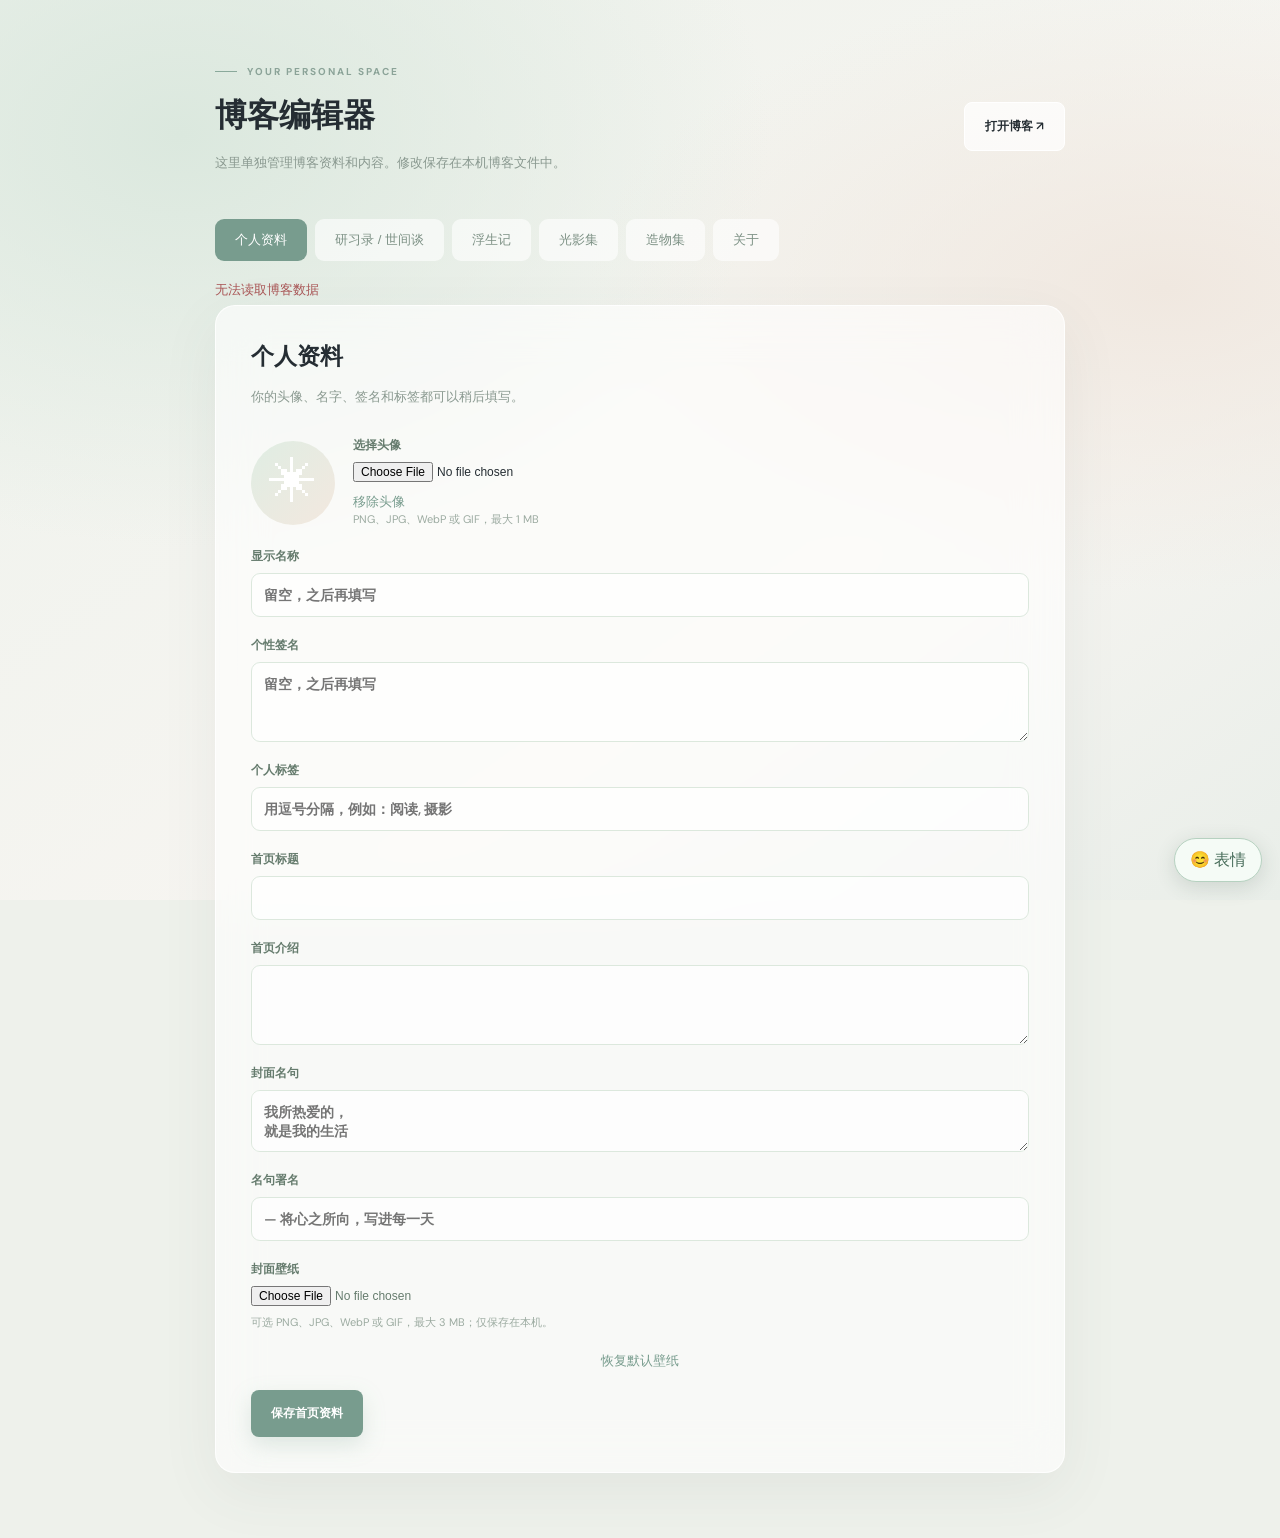
==== commit c93dc82c: "Add illustrated emoji picker" ====
--- a/editor.html
+++ b/editor.html
@@ -1 +1 @@
-<!doctype html><html lang="zh-CN"><head><meta charset="utf-8"><meta name="viewport" content="width=device-width,initial-scale=1"><title>博客编辑器</title><link rel="stylesheet" href="style.css"><link rel="stylesheet" href="editor.css"></head><body><main class="editor-shell"><header class="editor-header"><div><div class="eyebrow"><span></span> YOUR PERSONAL SPACE</div><h1>博客编辑器</h1><p>这里单独管理博客资料和内容。修改保存在本机博客文件中。</p></div><a class="button secondary" href="/" target="_blank" rel="noopener">打开博客 ↗</a></header><nav class="editor-nav" aria-label="编辑器栏目"><button data-panel="profile" class="selected">个人资料</button><button data-panel="posts">研习录 / 世间谈</button><button data-panel="moments">浮生记</button><button data-panel="albums">光影集</button><button data-panel="projects">造物集</button><button data-panel="about">关于</button></nav><div id="notice" role="status" aria-live="polite"></div><section class="editor-panel glass" id="profile"><h2>个人资料</h2><p>你的头像、名字、签名和标签都可以稍后填写。</p><form id="profile-form"><div class="avatar-edit"><div id="avatar-preview" class="profile-avatar">✳</div><div><label class="upload-button" for="avatar-file">选择头像</label><input id="avatar-file" type="file" accept="image/png,image/jpeg,image/webp,image/gif"><button type="button" id="remove-avatar" class="text-button">移除头像</button><small>PNG、JPG、WebP 或 GIF，最大 1 MB</small></div></div><label>显示名称<input name="name" maxlength="80" placeholder="留空，之后再填写"></label><label>个性签名<textarea name="signature" maxlength="300" rows="3" placeholder="留空，之后再填写"></textarea></label><label>个人标签<input name="tags" placeholder="用逗号分隔，例如：阅读, 摄影"></label><label>首页标题<input name="title" maxlength="120"></label><label>首页介绍<textarea name="description" rows="3" maxlength="500"></textarea></label><label>封面名句<textarea name="coverQuote" rows="2" maxlength="120" placeholder="我所热爱的，&#10;就是我的生活"></textarea></label><label>名句署名<input name="coverAuthor" maxlength="120" placeholder="— 将心之所向，写进每一天"></label><label>封面壁纸<input id="cover-file" type="file" accept="image/png,image/jpeg,image/webp,image/gif"><small>可选 PNG、JPG、WebP 或 GIF，最大 3 MB；仅保存在本机。</small></label><button type="button" id="remove-cover" class="text-button">恢复默认壁纸</button><button class="button primary" type="submit">保存首页资料</button></form></section><section class="editor-panel glass" id="posts" hidden><h2>文章</h2><p>新发布或修改文章会记录为一次博客贡献；未改动的重复保存不会计数。</p><form id="post-form"><label>选择文章<select name="selection"></select></label><label>所属栏目<select name="section"><option value="posts">研习录（文章）</option><option value="talk">世间谈（观点）</option></select><small>研习录记录学习与经验；世间谈用于分享话题和观点。</small></label><label>文章标识<input name="slug" placeholder="例如 my-first-post" required><small>小写字母、数字和连字符，用于文章链接；已有文章请勿修改。</small></label><label>标题<input name="title" required maxlength="150"></label><label>分类<input name="category" maxlength="40" placeholder="随笔"></label><label>标签<input name="tags" placeholder="用逗号分隔"></label><label>摘要<textarea name="excerpt" rows="2" maxlength="300"></textarea></label><label>文章封面<input id="post-cover-file" type="file" accept="image/png,image/jpeg,image/webp,image/gif"><small>选择图片后自动上传至本机，单张最大 10 MB。</small></label><div id="post-cover-preview" class="image-previews"></div><button type="button" id="remove-post-cover" class="text-button">移除封面</button><label>正文图片<input id="post-image-file" type="file" accept="image/png,image/jpeg,image/webp,image/gif" multiple><small>选择图片后会插入到正文光标处，单张最大 10 MB。</small></label><label for="post-body">正文（Markdown）</label><div class="post-format-tools" role="group" aria-label="正文格式"><button type="button" data-post-format="0">正文</button><button type="button" data-post-format="1">大标题</button><button type="button" data-post-format="2">小标题</button><button type="button" data-post-format="3">次级标题</button></div><small class="post-format-hint">将光标放在一行文字中，再选择标题级别；标题会自动出现在文章目录中。</small><textarea id="post-body" name="body" rows="14" required></textarea><button class="button primary" type="submit">保存文章</button><button class="delete-content" id="delete-post" type="button" hidden>删除这篇文章</button></form></section><section class="editor-panel glass" id="moments" hidden><h2>浮生记</h2><p>发布或修改动态会记录为一次博客贡献。</p><p id="moment-service-warning" hidden>编辑服务需要重新启动后才能保存动态。请关闭并重新打开博客编辑器。</p><form id="moment-form"><label>选择动态<select name="selection"></select></label><label>内容<textarea name="text" rows="6" required></textarea></label><label>此刻的心情（可选）<select name="mood"><option value="">不添加心情</option><option value="☀ 开心">☀ 开心</option><option value="✿ 平静">✿ 平静</option><option value="☁ 发呆">☁ 发呆</option><option value="✎ 碎碎念">✎ 碎碎念</option><option value="✦ 思考中">✦ 思考中</option><option value="☾ 有点累">☾ 有点累</option><option value="⚡ 发癫中">⚡ 发癫中</option></select></label><label>动态图片<input id="moment-image-file" type="file" accept="image/png,image/jpeg,image/webp,image/gif" multiple><small>最多 9 张，每张最大 10 MB。</small></label><div id="moment-image-preview" class="image-previews"></div><label>标签<input name="tags" placeholder="用逗号分隔"></label><button class="button primary" type="submit">保存动态</button><button class="delete-content" id="delete-moment" type="button" hidden>删除这条动态</button></form></section><section class="editor-panel glass" id="albums" hidden><h2>光影集</h2><p>把照片按相册收集起来，第一张照片会作为封面。</p><form id="album-form"><label>选择相册<select name="selection"></select></label><label>相册名称<input name="title" maxlength="120" required></label><label>相册介绍<textarea name="description" rows="3" maxlength="500"></textarea></label><label>添加照片<input id="album-image-file" type="file" accept="image/*" multiple><small>可一次选择多张，也可以继续添加；每本相册最多 50 张。照片大于 5 MB 时自动压缩。</small></label><div id="album-upload-progress" role="status" aria-live="polite"></div><div id="album-image-preview" class="image-previews"></div><div id="album-photo-editor" class="album-photo-editor" role="dialog" aria-modal="true" aria-label="调整照片方向" hidden><div class="album-photo-editor-card"><h3>调整照片方向</h3><p id="album-photo-error" role="alert" hidden></p><div class="album-photo-stage"><img id="album-photo-large" alt="照片预览"></div><div class="album-photo-actions"><button id="album-rotate-left" type="button">↶ 向左 90°</button><button id="album-rotate-right" type="button">↷ 向右 90°</button><button id="album-rotate-save" type="button">应用旋转</button><button id="album-rotate-cancel" type="button">取消</button></div><small>应用后请保存相册，原照片不会被覆盖。</small></div></div><button class="button primary" type="submit">保存相册</button><button class="delete-content" id="delete-album" type="button" hidden>删除这本相册</button></form></section><section class="editor-panel glass" id="projects" hidden><h2>造物集</h2><p>添加或修改项目名称、说明和链接。</p><form id="project-form"><label>选择项目<select name="selection"></select></label><label>名称<input name="title" maxlength="150" required></label><label>分类<input name="category" maxlength="40"></label><label>介绍<textarea name="description" rows="4" maxlength="1000"></textarea></label><label>详细介绍<textarea name="details" rows="7" maxlength="10000" placeholder="介绍项目内容与特点"></textarea></label><label>打开方式<textarea name="instructions" rows="5" maxlength="10000" placeholder="介绍下载后的使用步骤"></textarea></label><label>项目网址或外部文件链接<input name="url" type="url" placeholder="https://"></label><label>上传项目文件<input id="project-file" type="file" multiple><small>每个项目最多 20 个文件，单个文件不超过 10 MB；上传后访客可下载。大文件可以填写外部链接。</small></label><div id="project-file-list"></div><button class="button primary" type="submit">保存项目</button></form></section><section class="editor-panel glass" id="about" hidden><h2>关于我</h2><p>填写简介、兴趣与经历。每条经历占一行，用竖线分隔日期、标题和内容。</p><form id="about-form"><label>个人简介<textarea name="about" rows="6" maxlength="5000"></textarea></label><label>个人链接<input name="github" type="url" placeholder="https://"></label><label>兴趣<input name="interests" placeholder="用逗号分隔"></label><label>经历<textarea name="timeline" rows="6" placeholder="2026 | 开始记录 | 在这里记录生活"></textarea></label><button class="button primary" type="submit">保存关于页</button></form></section></main><script src="editor.js"></script></body></html>
+<!doctype html><html lang="zh-CN"><head><meta charset="utf-8"><meta name="viewport" content="width=device-width,initial-scale=1"><title>博客编辑器</title><link rel="stylesheet" href="style.css"><link rel="stylesheet" href="editor.css"></head><body><main class="editor-shell"><header class="editor-header"><div><div class="eyebrow"><span></span> YOUR PERSONAL SPACE</div><h1>博客编辑器</h1><p>这里单独管理博客资料和内容。修改保存在本机博客文件中。</p></div><a class="button secondary" href="/" target="_blank" rel="noopener">打开博客 ↗</a></header><nav class="editor-nav" aria-label="编辑器栏目"><button data-panel="profile" class="selected">个人资料</button><button data-panel="posts">研习录 / 世间谈</button><button data-panel="moments">浮生记</button><button data-panel="albums">光影集</button><button data-panel="projects">造物集</button><button data-panel="about">关于</button></nav><div id="notice" role="status" aria-live="polite"></div><section class="editor-panel glass" id="profile"><h2>个人资料</h2><p>你的头像、名字、签名和标签都可以稍后填写。</p><form id="profile-form"><div class="avatar-edit"><div id="avatar-preview" class="profile-avatar">✳</div><div><label class="upload-button" for="avatar-file">选择头像</label><input id="avatar-file" type="file" accept="image/png,image/jpeg,image/webp,image/gif"><button type="button" id="remove-avatar" class="text-button">移除头像</button><small>PNG、JPG、WebP 或 GIF，最大 1 MB</small></div></div><label>显示名称<input name="name" maxlength="80" placeholder="留空，之后再填写"></label><label>个性签名<textarea name="signature" maxlength="300" rows="3" placeholder="留空，之后再填写"></textarea></label><label>个人标签<input name="tags" placeholder="用逗号分隔，例如：阅读, 摄影"></label><label>首页标题<input name="title" maxlength="120"></label><label>首页介绍<textarea name="description" rows="3" maxlength="500"></textarea></label><label>封面名句<textarea name="coverQuote" rows="2" maxlength="120" placeholder="我所热爱的，&#10;就是我的生活"></textarea></label><label>名句署名<input name="coverAuthor" maxlength="120" placeholder="— 将心之所向，写进每一天"></label><label>封面壁纸<input id="cover-file" type="file" accept="image/png,image/jpeg,image/webp,image/gif"><small>可选 PNG、JPG、WebP 或 GIF，最大 3 MB；仅保存在本机。</small></label><button type="button" id="remove-cover" class="text-button">恢复默认壁纸</button><button class="button primary" type="submit">保存首页资料</button></form></section><section class="editor-panel glass" id="posts" hidden><h2>文章</h2><p>新发布或修改文章会记录为一次博客贡献；未改动的重复保存不会计数。</p><form id="post-form"><label>选择文章<select name="selection"></select></label><label>所属栏目<select name="section"><option value="posts">研习录（文章）</option><option value="talk">世间谈（观点）</option></select><small>研习录记录学习与经验；世间谈用于分享话题和观点。</small></label><label>文章标识<input name="slug" placeholder="例如 my-first-post" required><small>小写字母、数字和连字符，用于文章链接；已有文章请勿修改。</small></label><label>标题<input name="title" required maxlength="150"></label><label>分类<input name="category" maxlength="40" placeholder="随笔"></label><label>标签<input name="tags" placeholder="用逗号分隔"></label><label>摘要<textarea name="excerpt" rows="2" maxlength="300"></textarea></label><label>文章封面<input id="post-cover-file" type="file" accept="image/png,image/jpeg,image/webp,image/gif"><small>选择图片后自动上传至本机，单张最大 10 MB。</small></label><div id="post-cover-preview" class="image-previews"></div><button type="button" id="remove-post-cover" class="text-button">移除封面</button><label>正文图片<input id="post-image-file" type="file" accept="image/png,image/jpeg,image/webp,image/gif" multiple><small>选择图片后会插入到正文光标处，单张最大 10 MB。</small></label><label for="post-body">正文（Markdown）</label><div class="post-format-tools" role="group" aria-label="正文格式"><button type="button" data-post-format="0">正文</button><button type="button" data-post-format="1">大标题</button><button type="button" data-post-format="2">小标题</button><button type="button" data-post-format="3">次级标题</button></div><small class="post-format-hint">将光标放在一行文字中，再选择标题级别；标题会自动出现在文章目录中。</small><textarea id="post-body" name="body" rows="14" required></textarea><label class="privacy-option"><input type="checkbox" name="private"> 私密，仅管理员登录后可见</label><button class="button primary" type="submit">保存文章</button><button class="delete-content" id="delete-post" type="button" hidden>删除这篇文章</button></form></section><section class="editor-panel glass" id="moments" hidden><h2>浮生记</h2><p>发布或修改动态会记录为一次博客贡献。</p><p id="moment-service-warning" hidden>编辑服务需要重新启动后才能保存动态。请关闭并重新打开博客编辑器。</p><form id="moment-form"><label>选择动态<select name="selection"></select></label><label>内容<textarea name="text" rows="6" required></textarea></label><label>此刻的心情（可选）<select name="mood"><option value="">不添加心情</option><option value="☀ 开心">☀ 开心</option><option value="✿ 平静">✿ 平静</option><option value="☁ 发呆">☁ 发呆</option><option value="✎ 碎碎念">✎ 碎碎念</option><option value="✦ 思考中">✦ 思考中</option><option value="☾ 有点累">☾ 有点累</option><option value="⚡ 发癫中">⚡ 发癫中</option></select></label><label>动态图片<input id="moment-image-file" type="file" accept="image/png,image/jpeg,image/webp,image/gif" multiple><small>最多 9 张，每张最大 10 MB。</small></label><div id="moment-image-preview" class="image-previews"></div><label>标签<input name="tags" placeholder="用逗号分隔"></label><label class="privacy-option"><input type="checkbox" name="private"> 私密，仅管理员登录后可见</label><button class="button primary" type="submit">保存动态</button><button class="delete-content" id="delete-moment" type="button" hidden>删除这条动态</button></form></section><section class="editor-panel glass" id="albums" hidden><h2>光影集</h2><p>把照片按相册收集起来，第一张照片会作为封面。</p><form id="album-form"><label>选择相册<select name="selection"></select></label><label>相册名称<input name="title" maxlength="120" required></label><label>相册介绍<textarea name="description" rows="3" maxlength="500"></textarea></label><label>添加照片<input id="album-image-file" type="file" accept="image/*" multiple><small>可一次选择多张，也可以继续添加；每本相册最多 50 张。照片大于 5 MB 时自动压缩。</small></label><div id="album-upload-progress" role="status" aria-live="polite"></div><div class="album-upload-recovery"><button id="album-retry-failed" type="button" hidden>重试失败照片</button><button id="album-discard-failed" type="button" hidden>放弃失败照片</button><button id="album-cancel-pending" type="button" hidden>放弃本次未保存的修改</button></div><div id="album-image-preview" class="image-previews"></div><div id="album-photo-editor" class="album-photo-editor" role="dialog" aria-modal="true" aria-label="调整照片方向" hidden><div class="album-photo-editor-card"><h3>调整照片方向</h3><p id="album-photo-error" role="alert" hidden></p><div class="album-photo-stage"><img id="album-photo-large" alt="照片预览"></div><div class="album-photo-actions"><button id="album-rotate-left" type="button">↶ 向左 90°</button><button id="album-rotate-right" type="button">↷ 向右 90°</button><button id="album-rotate-save" type="button">应用旋转</button><button id="album-rotate-cancel" type="button">取消</button></div><small>应用后请保存相册，原照片不会被覆盖。</small></div></div><label class="privacy-option"><input type="checkbox" name="private"> 私密，仅管理员登录后可见</label><button class="button primary" type="submit">保存相册</button><button class="delete-content" id="delete-album" type="button" hidden>删除这本相册</button></form></section><section class="editor-panel glass" id="projects" hidden><h2>造物集</h2><p>添加或修改项目名称、说明和链接。</p><form id="project-form"><label>选择项目<select name="selection"></select></label><label>名称<input name="title" maxlength="150" required></label><label>分类<input name="category" maxlength="40"></label><label>介绍<textarea name="description" rows="4" maxlength="1000"></textarea></label><label>详细介绍<textarea name="details" rows="7" maxlength="10000" placeholder="介绍项目内容与特点"></textarea></label><label>打开方式<textarea name="instructions" rows="5" maxlength="10000" placeholder="介绍下载后的使用步骤"></textarea></label><label>项目网址或外部文件链接<input name="url" type="url" placeholder="https://"></label><label>上传项目文件<input id="project-file" type="file" multiple><small>每个项目最多 20 个文件，单个文件不超过 10 MB；上传后访客可下载。大文件可以填写外部链接。</small></label><div id="project-file-list"></div><label class="privacy-option"><input type="checkbox" name="private"> 私密，仅管理员登录后可见</label><button class="button primary" type="submit">保存项目</button></form></section><section class="editor-panel glass" id="about" hidden><h2>关于我</h2><p>填写简介、兴趣与经历。每条经历占一行，用竖线分隔日期、标题和内容。</p><form id="about-form"><label>个人简介<textarea name="about" rows="6" maxlength="5000"></textarea></label><label>个人链接<input name="github" type="url" placeholder="https://"></label><label>兴趣<input name="interests" placeholder="用逗号分隔"></label><label>经历<textarea name="timeline" rows="6" placeholder="2026 | 开始记录 | 在这里记录生活"></textarea></label><button class="button primary" type="submit">保存关于页</button></form></section></main><script src="emoji.js"></script><script src="editor.js"></script><script src="emoji-picker.js"></script></body></html>
--- a/style.css
+++ b/style.css
@@ -26,3 +26,7 @@
 .moment-mood{margin-left:auto;padding:4px 10px;border-radius:999px;background:rgba(174,162,202,.17);color:inherit;font-size:12px;white-space:nowrap}
 
 .project-detail-paper{max-width:860px;margin:0 auto;padding:clamp(24px,5vw,56px);border-radius:18px;overflow-wrap:anywhere}.project-detail-paper header{margin-top:32px}.project-detail-paper header h1{font-size:clamp(28px,4vw,42px);margin:16px 0}.project-detail-paper header p,.project-detail-section p{line-height:1.9;color:var(--muted)}.project-detail-section{margin-top:36px}.project-detail-section h2{font-size:19px}.project-downloads{display:grid;gap:10px}.project-downloads a{display:flex;justify-content:space-between;gap:16px;padding:14px 16px;border-radius:10px;background:rgba(127,160,139,.12);color:var(--ink)}.project-downloads a:hover{background:rgba(127,160,139,.2)}
+
+.album-background-status{position:fixed;z-index:90;right:18px;bottom:18px;max-width:min(360px,calc(100% - 36px));padding:12px 16px;border:1px solid #b4ccbf;border-radius:12px;background:#f4faf5;color:#31594a;box-shadow:0 8px 25px #1e332c30;font:inherit;font-size:13px;line-height:1.5;cursor:pointer}.album-background-status[hidden]{display:none}
+
+#app img.blog-emoji{display:inline-block;width:1.2em;height:1.2em;max-width:none;vertical-align:-.2em;margin:0 .04em;border:0;border-radius:0;box-shadow:none;object-fit:contain}
--- a/editor.css
+++ b/editor.css
@@ -12,3 +12,9 @@
 #album-image-preview .image-preview img{cursor:pointer}#album-image-preview .image-preview img:focus-visible{outline:3px solid #789c8e;outline-offset:2px}#album-upload-progress{font-size:12px;line-height:1.6;color:#557c67;overflow-wrap:anywhere}.album-photo-editor{position:fixed;inset:0;z-index:30;display:grid;place-items:center;padding:18px;background:#192c27b8}.album-photo-editor-card{width:min(100%,580px);max-height:95dvh;overflow:auto;padding:22px;border-radius:16px;background:#f7faf7;color:#33463b}.album-photo-editor-card h3{margin:0 0 14px}.album-photo-stage{height:min(50vh,420px);display:grid;place-items:center;overflow:hidden;background:#e6ede8;border-radius:10px}.album-photo-stage img{max-width:90%;max-height:90%;object-fit:contain}.album-photo-actions{display:flex;flex-wrap:wrap;gap:8px;margin:16px 0}.album-photo-actions button{padding:10px;border:1px solid #cbded1;border-radius:8px;background:white;color:#456657;cursor:pointer}.album-photo-editor-card small{display:block}
 
 #album-photo-error{color:#a34444;font-size:13px;line-height:1.5}
+
+.album-upload-recovery{display:flex;flex-wrap:wrap;gap:8px}.album-upload-recovery:has(>button:not([hidden])){margin-top:-12px}.album-upload-recovery button{border:1px solid #cbded1;border-radius:8px;background:#fff;color:#456657;padding:8px 12px;cursor:pointer}
+
+.editor-panel label.privacy-option{display:flex;align-items:center;gap:10px;font-size:13px}.privacy-option input{width:18px;height:18px;accent-color:#72998c}
+
+.emoji-picker-toggle{position:fixed;right:18px;bottom:18px;z-index:5;border:1px solid #b6d1c0;border-radius:22px;background:#f5fbf6;color:#476c59;padding:10px 15px;box-shadow:0 5px 20px #304d3d28;font:inherit;cursor:pointer}.emoji-picker{position:fixed;z-index:6;right:18px;bottom:68px;width:min(360px,calc(100% - 36px));max-height:min(55vh,410px);overflow:auto;padding:14px;border:1px solid #d4e5d7;border-radius:14px;background:#f9fcf9;box-shadow:0 12px 35px #304d3d35}.emoji-picker-header{display:flex;align-items:center;justify-content:space-between;color:#4d6b58;font-size:14px}.emoji-picker-header button{border:0;background:none;color:#658877;cursor:pointer}.emoji-picker-grid{display:grid;grid-template-columns:repeat(8,minmax(0,1fr));gap:3px;margin-top:10px}.emoji-picker-grid button{display:grid;place-items:center;aspect-ratio:1;border:0;border-radius:7px;background:transparent;cursor:pointer}.emoji-picker-grid button:hover,.emoji-picker-grid button:focus-visible{background:#e2eee4;outline:2px solid #8aaf98}.emoji-picker-grid img.blog-emoji{display:block;width:26px;height:26px}@media(max-width:430px){.emoji-picker-grid{grid-template-columns:repeat(7,minmax(0,1fr))}.emoji-picker-toggle{bottom:12px;right:12px}.emoji-picker{bottom:60px;right:12px;width:calc(100% - 24px)}}
